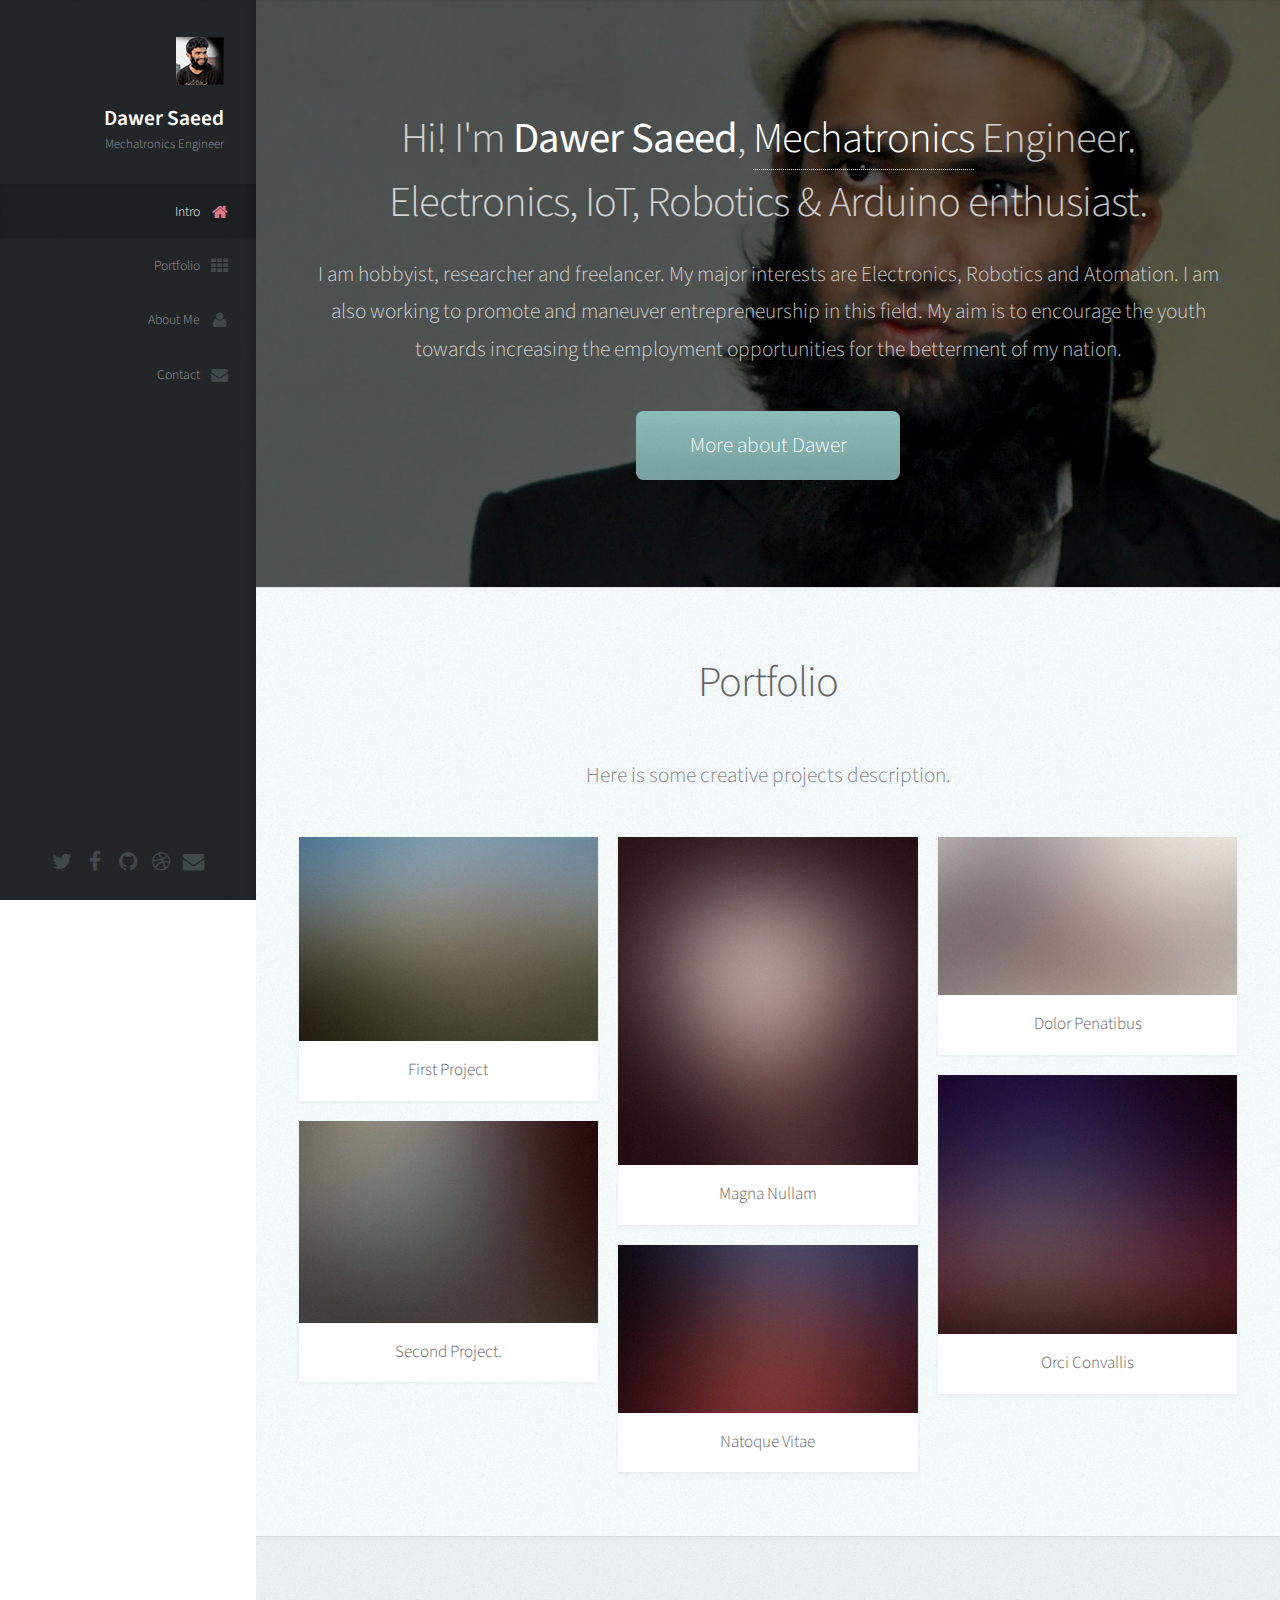
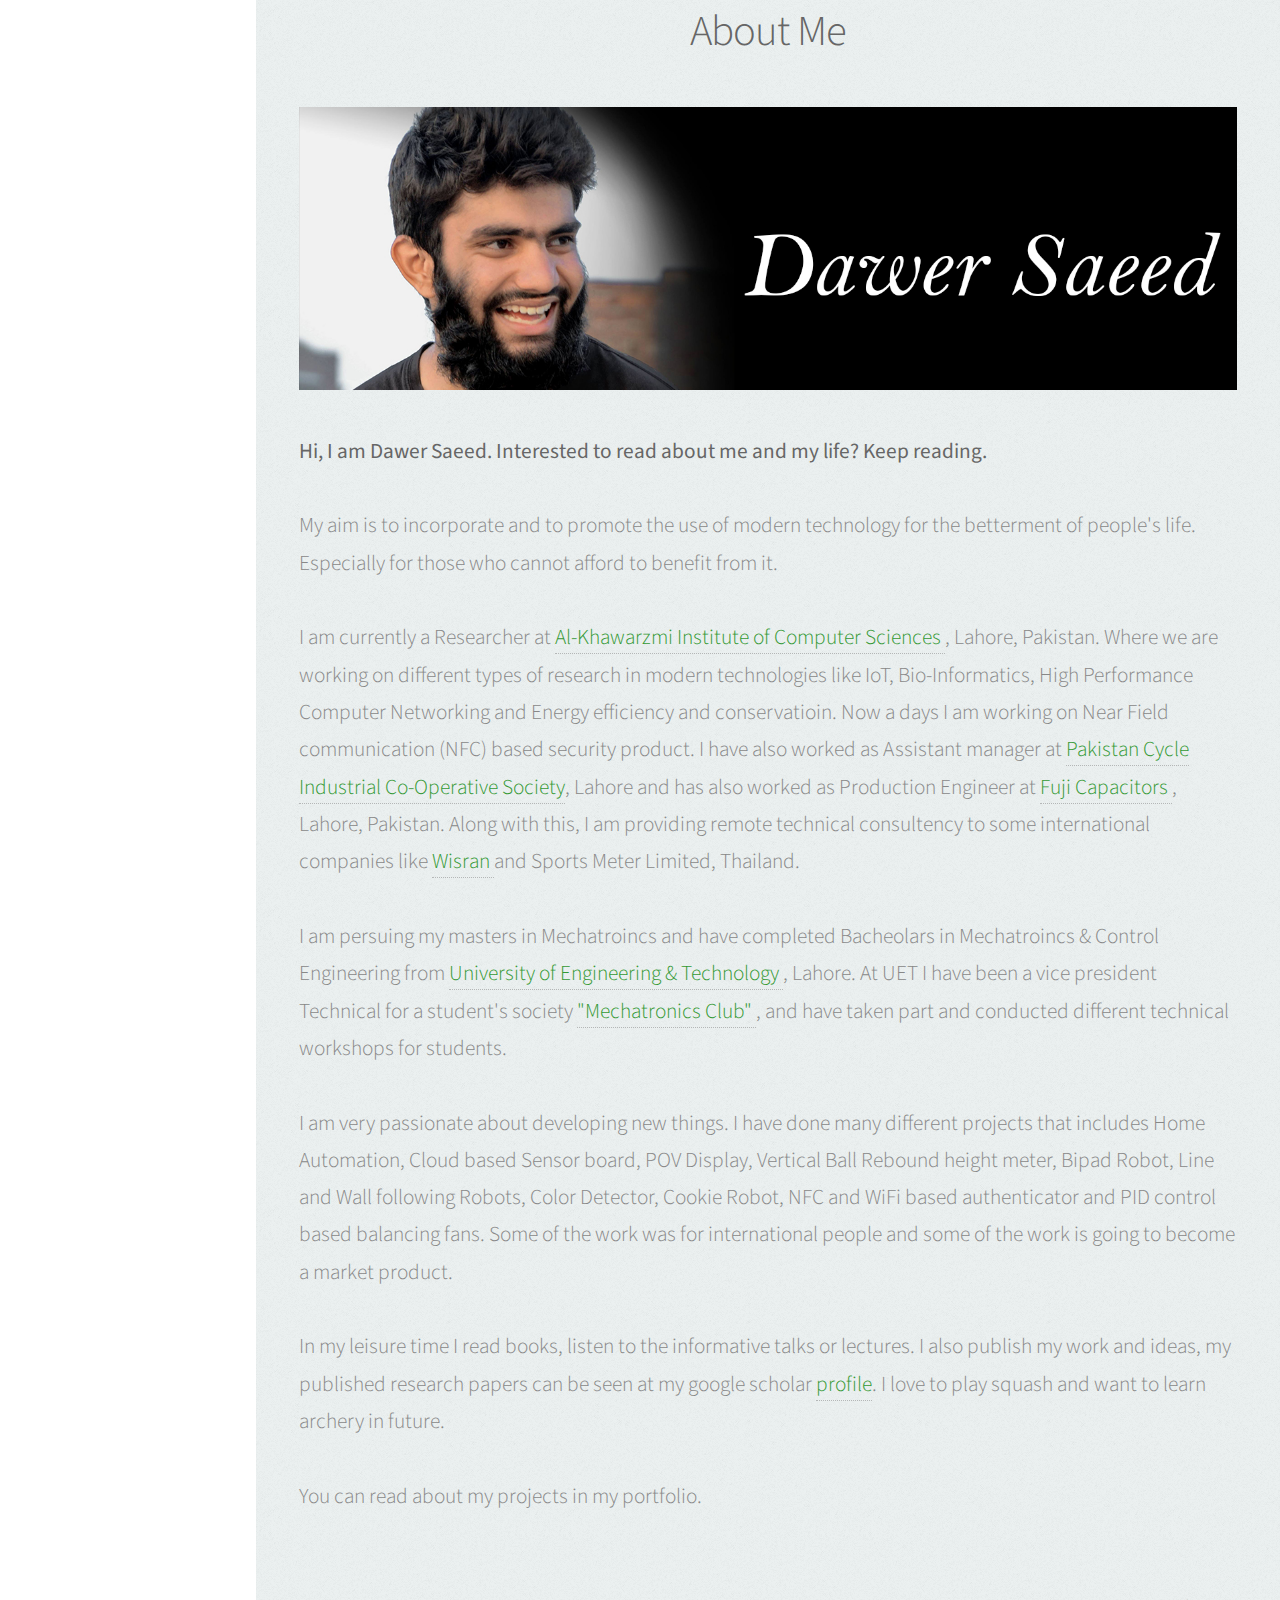
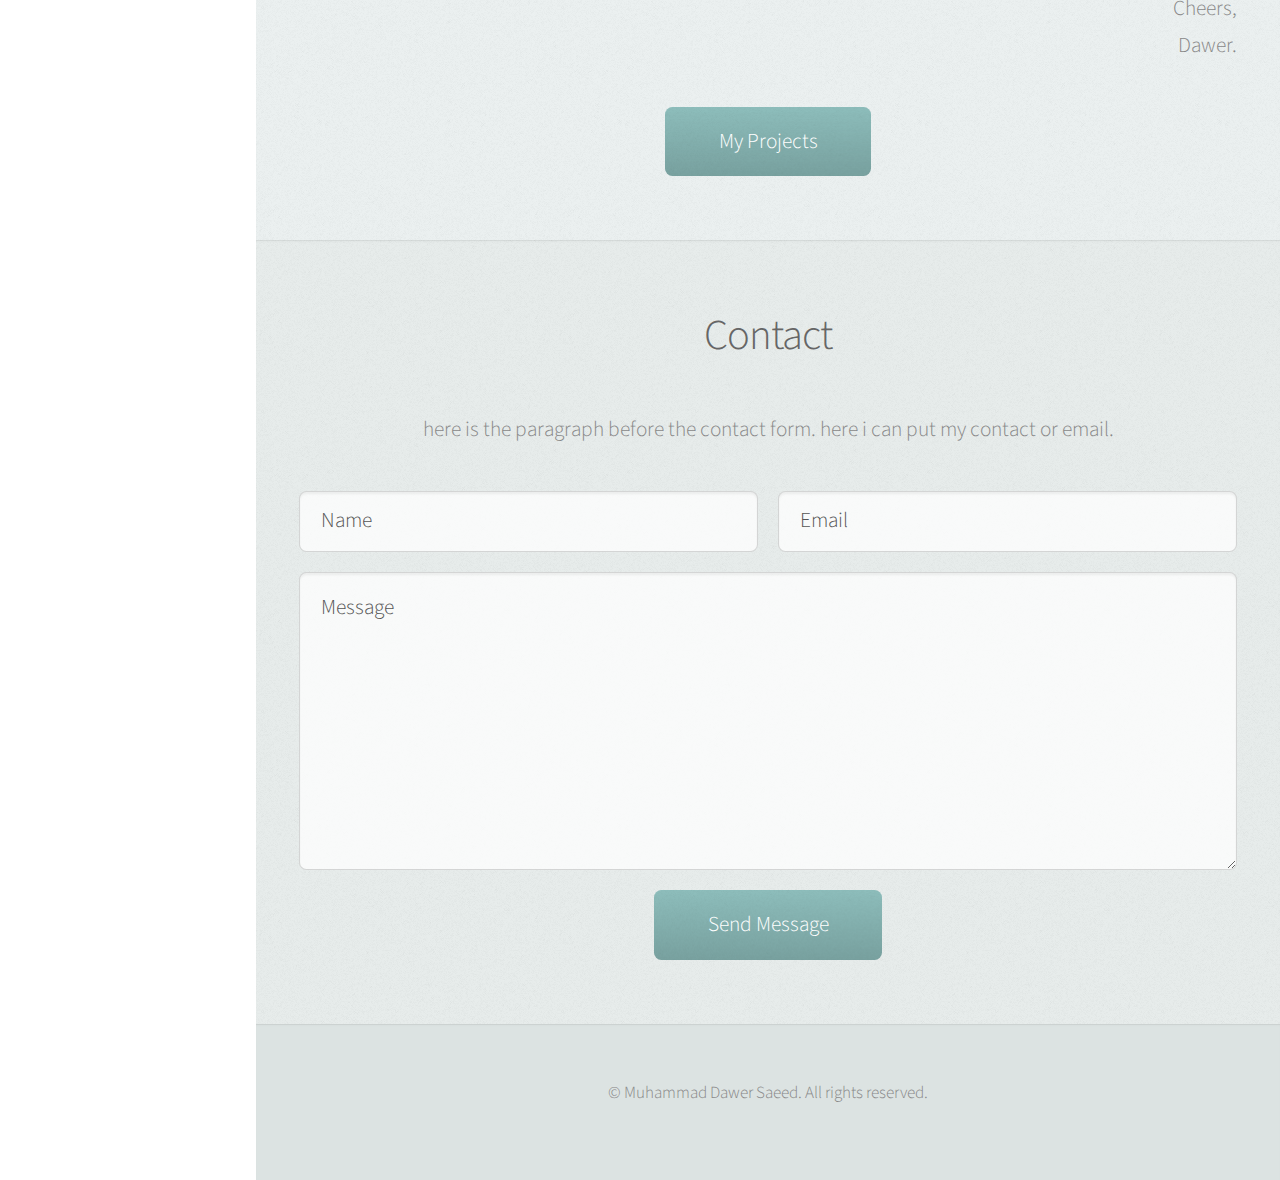
==== index2.html @ 4ed3a0b7 "few more changes untracked before sleeping" ====
<!DOCTYPE HTML>
<!--
	Muhammad Dawer Saeed
-->
<html>
	<head>
		<title>M. Dawer Saeed</title>
		<meta charset="utf-8" />
		<meta name="viewport" content="width=device-width, initial-scale=1" />
		<!--[if lte IE 8]><script src="assets/js/ie/html5shiv.js"></script><![endif]-->
		<link rel="stylesheet" href="assets/css/main.css" />
		<!--[if lte IE 8]><link rel="stylesheet" href="assets/css/ie8.css" /><![endif]-->
		<!--[if lte IE 9]><link rel="stylesheet" href="assets/css/ie9.css" /><![endif]-->
	</head>
	<body>

		<!-- Header -->
			<div id="header">

				<div class="top">

					<!-- Logo -->
						<div id="logo">
							<span class="image avatar48"><img src="images/avatar.jpg" alt="" /></span>
							<h1 id="title">Dawer Saeed</h1>
							<p>Mechatronics Engineer</p>
						</div>

					<!-- Nav -->
						<nav id="nav">
							<!--

								Prologue's nav expects links in one of two formats:

								1. Hash link (scrolls to a different section within the page)

								   <li><a href="#foobar" id="foobar-link" class="icon fa-whatever-icon-you-want skel-layers-ignoreHref"><span class="label">Foobar</span></a></li>

								2. Standard link (sends the user to another page/site)

								   <li><a href="http://foobar.tld" id="foobar-link" class="icon fa-whatever-icon-you-want"><span class="label">Foobar</span></a></li>

							-->
							<ul>
								<li><a href="#top" id="top-link" class="skel-layers-ignoreHref"><span class="icon fa-home">Intro</span></a></li>
								<li><a href="#portfolio" id="portfolio-link" class="skel-layers-ignoreHref"><span class="icon fa-th">Portfolio</span></a></li>
								<li><a href="#about" id="about-link" class="skel-layers-ignoreHref"><span class="icon fa-user">About Me</span></a></li>
								<li><a href="#contact" id="contact-link" class="skel-layers-ignoreHref"><span class="icon fa-envelope">Contact</span></a></li>
							</ul>
						</nav>

				</div>

				<div class="bottom">

					<!-- Social Icons -->
						<ul class="icons">
							<li><a href="#" class="icon fa-twitter"><span class="label">Twitter</span></a></li>
							<li><a href="#" class="icon fa-facebook"><span class="label">Facebook</span></a></li>
							<li><a href="https://github.com/dexter0us" class="icon fa-github" target="_blank"><span class="label">Github</span></a></li>
							<li><a href="#" class="icon fa-dribbble"><span class="label">Dribbble</span></a></li>
							<li><a href="#" class="icon fa-envelope"><span class="label">Email</span></a></li>
						</ul>

				</div>

			</div>

		<!-- Main -->
			<div id="main">

				<!-- Intro -->
					<section id="top" class="one dark cover">
						<div class="container">

							<header>
								<h2 class="alt">Hi! I'm <strong>Dawer Saeed</strong>, <a href="http://tinyurl.com/h785lel" target="_blank">Mechatronics</a> Engineer.<br/>
								Electronics, IoT, Robotics &amp; Arduino enthusiast.</h2>
								<p>I am hobbyist, researcher and freelancer.
								My major interests are Electronics, Robotics and Atomation. I am also working to promote and maneuver entrepreneurship in this field. My aim is to encourage the youth towards increasing the employment opportunities for the betterment of my nation.
								</p>
							</header>

							<footer>
								<a href="#about" class="button scrolly">More about Dawer</a>
							</footer>

						</div>
					</section>

				<!-- Portfolio -->
					<section id="portfolio" class="two">
						<div class="container">

							<header>
								<h2>Portfolio</h2>
							</header>

							<p>Here is some creative projects description.</p>

							<div class="row">
								<div class="4u 12u$(mobile)">
									<article class="item">
										<a href="#" class="image fit"><img src="images/pic02.jpg" alt="" /></a>
										<header>
											<h3>First Project</h3>
										</header>
									</article>
									<article class="item">
										<a href="#" class="image fit"><img src="images/pic03.jpg" alt="" /></a>
										<header>
											<h3>Second Project.</h3>
										</header>
									</article>
								</div>
								<div class="4u 12u$(mobile)">
									<article class="item">
										<a href="#" class="image fit"><img src="images/pic04.jpg" alt="" /></a>
										<header>
											<h3>Magna Nullam</h3>
										</header>
									</article>
									<article class="item">
										<a href="#" class="image fit"><img src="images/pic05.jpg" alt="" /></a>
										<header>
											<h3>Natoque Vitae</h3>
										</header>
									</article>
								</div>
								<div class="4u$ 12u$(mobile)">
									<article class="item">
										<a href="#" class="image fit"><img src="images/pic06.jpg" alt="" /></a>
										<header>
											<h3>Dolor Penatibus</h3>
										</header>
									</article>
									<article class="item">
										<a href="#" class="image fit"><img src="images/pic07.jpg" alt="" /></a>
										<header>
											<h3>Orci Convallis</h3>
										</header>
									</article>
								</div>
							</div>

						</div>
					</section>

				<!-- About Me -->
					<section id="about" class="three">
						<div class="container">

							<header>
								<h2>About Me</h2>
							</header>

							<a href="#" class="image featured"><img src="images/pic08.jpg" alt="" /></a>
							<p><div align="left">
							<b>Hi, I am Dawer Saeed. Interested to read about me and my life? Keep reading.</b><br/><br/>

							My aim is to incorporate and to promote the use of modern technology for the betterment of people's life. Especially for those who cannot afford to benefit from it.<br/><br/>

							I am currently a Researcher at <a href="http://www.kics.edu.pk/staff/dawer.saeed" target="_blank"> Al-Khawarzmi Institute of Computer Sciences </a>, Lahore, Pakistan. Where we are working on different types of research in modern technologies like IoT, Bio-Informatics, High Performance Computer Networking and Energy efficiency and conservatioin. Now a days I am working on Near Field communication (NFC) based security product. I have also worked as Assistant manager at <a href="http://www.sohrab-cycles.com/" target="_blank"> Pakistan Cycle Industrial Co-Operative Society</a>, Lahore and has also worked as Production Engineer at <a href="http://www.fujicap.com" target="_blank"> Fuji Capacitors </a>, Lahore, Pakistan. Along with this, I am providing remote technical consultency to some international companies like <a href="https://angel.co/wisran" target="_blank">Wisran </a> and Sports Meter Limited, Thailand.<br/><br/>

							I am persuing my masters in Mechatroincs and have completed Bacheolars in Mechatroincs &amp; Control Engineering from <a href="http://uet.edu.pk/" target="_blank"> University of Engineering &amp; Technology </a>, Lahore. At UET I have been a vice president Technical for a student's society <a href="https://www.facebook.com/Mechatronicsclub10/" target="_blank"> "Mechatronics Club" </a>, and have taken part and conducted different technical workshops for students.<br/><br/>

							I am very passionate about developing new things. I have done many different projects that includes Home Automation, Cloud based Sensor board, POV Display, Vertical Ball Rebound height meter, Bipad Robot, Line and Wall following Robots, Color Detector, Cookie Robot, NFC and WiFi based authenticator and PID control based balancing fans. Some of the work was for international people and some of the work is going to become a market product.<br/><br/>

							In my leisure time I read books, listen to the informative talks or lectures. I also publish my work and ideas, my published research papers can be seen at my google scholar <a href="http://tinyurl.com/jooj4v4" target="_blank"> profile</a>. I love to play squash and want to learn archery in future.<br/><br/>

							You can read about my projects in my portfolio.<br/><br/><br/>

							</div><div align="right">
							Cheers,<br/>
							Dawer.
							</div></p>

							<footer>
								<a href="#portfolio" class="button scrolly">My Projects</a>
							</footer>

						</div>
					</section>
				<!-- Contact -->
					<section id="contact" class="four">
						<div class="container">

							<header>
								<h2>Contact</h2>
							</header>

							<p>here is the paragraph before the contact form. here i can put my contact or email.</p>

							<form method="post" action="#">
								<div class="row">
									<div class="6u 12u$(mobile)"><input type="text" name="name" placeholder="Name" /></div>
									<div class="6u$ 12u$(mobile)"><input type="text" name="email" placeholder="Email" /></div>
									<div class="12u$">
										<textarea name="message" placeholder="Message"></textarea>
									</div>
									<div class="12u$">
										<input type="submit" value="Send Message" />
									</div>
								</div>
							</form>

						</div>
					</section>

			</div>

		<!-- Footer -->
			<div id="footer">

				<!-- Copyright -->
					<ul class="copyright">
						<li>&copy; Muhammad Dawer Saeed. All rights reserved.</li>
					</ul>

			</div>

		<!-- Scripts -->
			<script src="assets/js/jquery.min.js"></script>
			<script src="assets/js/jquery.scrolly.min.js"></script>
			<script src="assets/js/jquery.scrollzer.min.js"></script>
			<script src="assets/js/skel.min.js"></script>
			<script src="assets/js/util.js"></script>
			<!--[if lte IE 8]><script src="assets/js/ie/respond.min.js"></script><![endif]-->
			<script src="assets/js/main.js"></script>

	</body>
</html>
---- assets/css/main.css ----
@import url("font-awesome.min.css");
@import url("http://fonts.googleapis.com/css?family=Source+Sans+Pro:300,300italic,400,600");

/*
	Prologue by HTML5 UP
	html5up.net | @n33co
	Free for personal and commercial use under the CCA 3.0 license (html5up.net/license)
*/

/* Reset */

	html, body, div, span, applet, object, iframe, h1, h2, h3, h4, h5, h6, p, blockquote, pre, a, abbr, acronym, address, big, cite, code, del, dfn, em, img, ins, kbd, q, s, samp, small, strike, strong, sub, sup, tt, var, b, u, i, center, dl, dt, dd, ol, ul, li, fieldset, form, label, legend, table, caption, tbody, tfoot, thead, tr, th, td, article, aside, canvas, details, embed, figure, figcaption, footer, header, hgroup, menu, nav, output, ruby, section, summary, time, mark, audio, video {
		margin: 0;
		padding: 0;
		border: 0;
		font-size: 100%;
		font: inherit;
		vertical-align: baseline;
	}

	article, aside, details, figcaption, figure, footer, header, hgroup, menu, nav, section {
		display: block;
	}

	body {
		line-height: 1;
	}

	ol, ul {
		list-style: none;
	}

	blockquote, q {
		quotes: none;
	}

	blockquote:before, blockquote:after, q:before, q:after {
		content: '';
		content: none;
	}

	table {
		border-collapse: collapse;
		border-spacing: 0;
	}

	body {
		-webkit-text-size-adjust: none;
	}

/* Box Model */

	*, *:before, *:after {
		-moz-box-sizing: border-box;
		-webkit-box-sizing: border-box;
		box-sizing: border-box;
	}

/* Containers */

	.container {
		margin-left: auto;
		margin-right: auto;
	}

	.container.\31 25\25 {
		width: 100%;
		max-width: 1750px;
		min-width: 1400px;
	}

	.container.\37 5\25 {
		width: 1050px;
	}

	.container.\35 0\25 {
		width: 700px;
	}

	.container.\32 5\25 {
		width: 350px;
	}

	.container {
		width: 1400px;
	}

	@media screen and (min-width: 961px) and (max-width: 1880px) {

		.container.\31 25\25 {
			width: 100%;
			max-width: 1500px;
			min-width: 1200px;
		}

		.container.\37 5\25 {
			width: 900px;
		}

		.container.\35 0\25 {
			width: 600px;
		}

		.container.\32 5\25 {
			width: 300px;
		}

		.container {
			width: 1200px;
		}

	}

	@media screen and (min-width: 961px) and (max-width: 1620px) {

		.container.\31 25\25 {
			width: 100%;
			max-width: 1200px;
			min-width: 960px;
		}

		.container.\37 5\25 {
			width: 720px;
		}

		.container.\35 0\25 {
			width: 480px;
		}

		.container.\32 5\25 {
			width: 240px;
		}

		.container {
			width: 960px;
		}

	}

	@media screen and (min-width: 961px) and (max-width: 1320px) {

		.container.\31 25\25 {
			width: 100%;
			max-width: 125%;
			min-width: 100%;
		}

		.container.\37 5\25 {
			width: 75%;
		}

		.container.\35 0\25 {
			width: 50%;
		}

		.container.\32 5\25 {
			width: 25%;
		}

		.container {
			width: 100%;
		}

	}

	@media screen and (max-width: 960px) {

		.container.\31 25\25 {
			width: 100%;
			max-width: 125%;
			min-width: 100%;
		}

		.container.\37 5\25 {
			width: 75%;
		}

		.container.\35 0\25 {
			width: 50%;
		}

		.container.\32 5\25 {
			width: 25%;
		}

		.container {
			width: 100%;
		}

	}

	@media screen and (max-width: 736px) {

		.container.\31 25\25 {
			width: 100%;
			max-width: 125%;
			min-width: 100%;
		}

		.container.\37 5\25 {
			width: 75%;
		}

		.container.\35 0\25 {
			width: 50%;
		}

		.container.\32 5\25 {
			width: 25%;
		}

		.container {
			width: 100% !important;
		}

	}

/* Grid */

	.row {
		border-bottom: solid 1px transparent;
		-moz-box-sizing: border-box;
		-webkit-box-sizing: border-box;
		box-sizing: border-box;
	}

	.row > * {
		float: left;
		-moz-box-sizing: border-box;
		-webkit-box-sizing: border-box;
		box-sizing: border-box;
	}

	.row:after, .row:before {
		content: '';
		display: block;
		clear: both;
		height: 0;
	}

	.row.uniform > * > :first-child {
		margin-top: 0;
	}

	.row.uniform > * > :last-child {
		margin-bottom: 0;
	}

	.row.\30 \25 > * {
		padding: 0px 0 0 0px;
	}

	.row.\30 \25 {
		margin: 0px 0 -1px 0px;
	}

	.row.uniform.\30 \25 > * {
		padding: 0px 0 0 0px;
	}

	.row.uniform.\30 \25 {
		margin: 0px 0 -1px 0px;
	}

	.row > * {
		padding: 40px 0 0 40px;
	}

	.row {
		margin: -40px 0 -1px -40px;
	}

	.row.uniform > * {
		padding: 40px 0 0 40px;
	}

	.row.uniform {
		margin: -40px 0 -1px -40px;
	}

	.row.\32 00\25 > * {
		padding: 80px 0 0 80px;
	}

	.row.\32 00\25 {
		margin: -80px 0 -1px -80px;
	}

	.row.uniform.\32 00\25 > * {
		padding: 80px 0 0 80px;
	}

	.row.uniform.\32 00\25 {
		margin: -80px 0 -1px -80px;
	}

	.row.\31 50\25 > * {
		padding: 60px 0 0 60px;
	}

	.row.\31 50\25 {
		margin: -60px 0 -1px -60px;
	}

	.row.uniform.\31 50\25 > * {
		padding: 60px 0 0 60px;
	}

	.row.uniform.\31 50\25 {
		margin: -60px 0 -1px -60px;
	}

	.row.\35 0\25 > * {
		padding: 20px 0 0 20px;
	}

	.row.\35 0\25 {
		margin: -20px 0 -1px -20px;
	}

	.row.uniform.\35 0\25 > * {
		padding: 20px 0 0 20px;
	}

	.row.uniform.\35 0\25 {
		margin: -20px 0 -1px -20px;
	}

	.row.\32 5\25 > * {
		padding: 10px 0 0 10px;
	}

	.row.\32 5\25 {
		margin: -10px 0 -1px -10px;
	}

	.row.uniform.\32 5\25 > * {
		padding: 10px 0 0 10px;
	}

	.row.uniform.\32 5\25 {
		margin: -10px 0 -1px -10px;
	}

	.\31 2u, .\31 2u\24 {
		width: 100%;
		clear: none;
		margin-left: 0;
	}

	.\31 1u, .\31 1u\24 {
		width: 91.6666666667%;
		clear: none;
		margin-left: 0;
	}

	.\31 0u, .\31 0u\24 {
		width: 83.3333333333%;
		clear: none;
		margin-left: 0;
	}

	.\39 u, .\39 u\24 {
		width: 75%;
		clear: none;
		margin-left: 0;
	}

	.\38 u, .\38 u\24 {
		width: 66.6666666667%;
		clear: none;
		margin-left: 0;
	}

	.\37 u, .\37 u\24 {
		width: 58.3333333333%;
		clear: none;
		margin-left: 0;
	}

	.\36 u, .\36 u\24 {
		width: 50%;
		clear: none;
		margin-left: 0;
	}

	.\35 u, .\35 u\24 {
		width: 41.6666666667%;
		clear: none;
		margin-left: 0;
	}

	.\34 u, .\34 u\24 {
		width: 33.3333333333%;
		clear: none;
		margin-left: 0;
	}

	.\33 u, .\33 u\24 {
		width: 25%;
		clear: none;
		margin-left: 0;
	}

	.\32 u, .\32 u\24 {
		width: 16.6666666667%;
		clear: none;
		margin-left: 0;
	}

	.\31 u, .\31 u\24 {
		width: 8.3333333333%;
		clear: none;
		margin-left: 0;
	}

	.\31 2u\24 + *,
	.\31 1u\24 + *,
	.\31 0u\24 + *,
	.\39 u\24 + *,
	.\38 u\24 + *,
	.\37 u\24 + *,
	.\36 u\24 + *,
	.\35 u\24 + *,
	.\34 u\24 + *,
	.\33 u\24 + *,
	.\32 u\24 + *,
	.\31 u\24 + * {
		clear: left;
	}

	.\-11u {
		margin-left: 91.66667%;
	}

	.\-10u {
		margin-left: 83.33333%;
	}

	.\-9u {
		margin-left: 75%;
	}

	.\-8u {
		margin-left: 66.66667%;
	}

	.\-7u {
		margin-left: 58.33333%;
	}

	.\-6u {
		margin-left: 50%;
	}

	.\-5u {
		margin-left: 41.66667%;
	}

	.\-4u {
		margin-left: 33.33333%;
	}

	.\-3u {
		margin-left: 25%;
	}

	.\-2u {
		margin-left: 16.66667%;
	}

	.\-1u {
		margin-left: 8.33333%;
	}

	@media screen and (min-width: 961px) and (max-width: 1880px) {

		.row > * {
			padding: 40px 0 0 40px;
		}

		.row {
			margin: -40px 0 -1px -40px;
		}

		.row.uniform > * {
			padding: 40px 0 0 40px;
		}

		.row.uniform {
			margin: -40px 0 -1px -40px;
		}

		.row.\32 00\25 > * {
			padding: 80px 0 0 80px;
		}

		.row.\32 00\25 {
			margin: -80px 0 -1px -80px;
		}

		.row.uniform.\32 00\25 > * {
			padding: 80px 0 0 80px;
		}

		.row.uniform.\32 00\25 {
			margin: -80px 0 -1px -80px;
		}

		.row.\31 50\25 > * {
			padding: 60px 0 0 60px;
		}

		.row.\31 50\25 {
			margin: -60px 0 -1px -60px;
		}

		.row.uniform.\31 50\25 > * {
			padding: 60px 0 0 60px;
		}

		.row.uniform.\31 50\25 {
			margin: -60px 0 -1px -60px;
		}

		.row.\35 0\25 > * {
			padding: 20px 0 0 20px;
		}

		.row.\35 0\25 {
			margin: -20px 0 -1px -20px;
		}

		.row.uniform.\35 0\25 > * {
			padding: 20px 0 0 20px;
		}

		.row.uniform.\35 0\25 {
			margin: -20px 0 -1px -20px;
		}

		.row.\32 5\25 > * {
			padding: 10px 0 0 10px;
		}

		.row.\32 5\25 {
			margin: -10px 0 -1px -10px;
		}

		.row.uniform.\32 5\25 > * {
			padding: 10px 0 0 10px;
		}

		.row.uniform.\32 5\25 {
			margin: -10px 0 -1px -10px;
		}

		.\31 2u\28wide\29, .\31 2u\24\28wide\29 {
			width: 100%;
			clear: none;
			margin-left: 0;
		}

		.\31 1u\28wide\29, .\31 1u\24\28wide\29 {
			width: 91.6666666667%;
			clear: none;
			margin-left: 0;
		}

		.\31 0u\28wide\29, .\31 0u\24\28wide\29 {
			width: 83.3333333333%;
			clear: none;
			margin-left: 0;
		}

		.\39 u\28wide\29, .\39 u\24\28wide\29 {
			width: 75%;
			clear: none;
			margin-left: 0;
		}

		.\38 u\28wide\29, .\38 u\24\28wide\29 {
			width: 66.6666666667%;
			clear: none;
			margin-left: 0;
		}

		.\37 u\28wide\29, .\37 u\24\28wide\29 {
			width: 58.3333333333%;
			clear: none;
			margin-left: 0;
		}

		.\36 u\28wide\29, .\36 u\24\28wide\29 {
			width: 50%;
			clear: none;
			margin-left: 0;
		}

		.\35 u\28wide\29, .\35 u\24\28wide\29 {
			width: 41.6666666667%;
			clear: none;
			margin-left: 0;
		}

		.\34 u\28wide\29, .\34 u\24\28wide\29 {
			width: 33.3333333333%;
			clear: none;
			margin-left: 0;
		}

		.\33 u\28wide\29, .\33 u\24\28wide\29 {
			width: 25%;
			clear: none;
			margin-left: 0;
		}

		.\32 u\28wide\29, .\32 u\24\28wide\29 {
			width: 16.6666666667%;
			clear: none;
			margin-left: 0;
		}

		.\31 u\28wide\29, .\31 u\24\28wide\29 {
			width: 8.3333333333%;
			clear: none;
			margin-left: 0;
		}

		.\31 2u\24\28wide\29 + *,
		.\31 1u\24\28wide\29 + *,
		.\31 0u\24\28wide\29 + *,
		.\39 u\24\28wide\29 + *,
		.\38 u\24\28wide\29 + *,
		.\37 u\24\28wide\29 + *,
		.\36 u\24\28wide\29 + *,
		.\35 u\24\28wide\29 + *,
		.\34 u\24\28wide\29 + *,
		.\33 u\24\28wide\29 + *,
		.\32 u\24\28wide\29 + *,
		.\31 u\24\28wide\29 + * {
			clear: left;
		}

		.\-11u\28wide\29 {
			margin-left: 91.66667%;
		}

		.\-10u\28wide\29 {
			margin-left: 83.33333%;
		}

		.\-9u\28wide\29 {
			margin-left: 75%;
		}

		.\-8u\28wide\29 {
			margin-left: 66.66667%;
		}

		.\-7u\28wide\29 {
			margin-left: 58.33333%;
		}

		.\-6u\28wide\29 {
			margin-left: 50%;
		}

		.\-5u\28wide\29 {
			margin-left: 41.66667%;
		}

		.\-4u\28wide\29 {
			margin-left: 33.33333%;
		}

		.\-3u\28wide\29 {
			margin-left: 25%;
		}

		.\-2u\28wide\29 {
			margin-left: 16.66667%;
		}

		.\-1u\28wide\29 {
			margin-left: 8.33333%;
		}

	}

	@media screen and (min-width: 961px) and (max-width: 1620px) {

		.row > * {
			padding: 40px 0 0 40px;
		}

		.row {
			margin: -40px 0 -1px -40px;
		}

		.row.uniform > * {
			padding: 40px 0 0 40px;
		}

		.row.uniform {
			margin: -40px 0 -1px -40px;
		}

		.row.\32 00\25 > * {
			padding: 80px 0 0 80px;
		}

		.row.\32 00\25 {
			margin: -80px 0 -1px -80px;
		}

		.row.uniform.\32 00\25 > * {
			padding: 80px 0 0 80px;
		}

		.row.uniform.\32 00\25 {
			margin: -80px 0 -1px -80px;
		}

		.row.\31 50\25 > * {
			padding: 60px 0 0 60px;
		}

		.row.\31 50\25 {
			margin: -60px 0 -1px -60px;
		}

		.row.uniform.\31 50\25 > * {
			padding: 60px 0 0 60px;
		}

		.row.uniform.\31 50\25 {
			margin: -60px 0 -1px -60px;
		}

		.row.\35 0\25 > * {
			padding: 20px 0 0 20px;
		}

		.row.\35 0\25 {
			margin: -20px 0 -1px -20px;
		}

		.row.uniform.\35 0\25 > * {
			padding: 20px 0 0 20px;
		}

		.row.uniform.\35 0\25 {
			margin: -20px 0 -1px -20px;
		}

		.row.\32 5\25 > * {
			padding: 10px 0 0 10px;
		}

		.row.\32 5\25 {
			margin: -10px 0 -1px -10px;
		}

		.row.uniform.\32 5\25 > * {
			padding: 10px 0 0 10px;
		}

		.row.uniform.\32 5\25 {
			margin: -10px 0 -1px -10px;
		}

		.\31 2u\28normal\29, .\31 2u\24\28normal\29 {
			width: 100%;
			clear: none;
			margin-left: 0;
		}

		.\31 1u\28normal\29, .\31 1u\24\28normal\29 {
			width: 91.6666666667%;
			clear: none;
			margin-left: 0;
		}

		.\31 0u\28normal\29, .\31 0u\24\28normal\29 {
			width: 83.3333333333%;
			clear: none;
			margin-left: 0;
		}

		.\39 u\28normal\29, .\39 u\24\28normal\29 {
			width: 75%;
			clear: none;
			margin-left: 0;
		}

		.\38 u\28normal\29, .\38 u\24\28normal\29 {
			width: 66.6666666667%;
			clear: none;
			margin-left: 0;
		}

		.\37 u\28normal\29, .\37 u\24\28normal\29 {
			width: 58.3333333333%;
			clear: none;
			margin-left: 0;
		}

		.\36 u\28normal\29, .\36 u\24\28normal\29 {
			width: 50%;
			clear: none;
			margin-left: 0;
		}

		.\35 u\28normal\29, .\35 u\24\28normal\29 {
			width: 41.6666666667%;
			clear: none;
			margin-left: 0;
		}

		.\34 u\28normal\29, .\34 u\24\28normal\29 {
			width: 33.3333333333%;
			clear: none;
			margin-left: 0;
		}

		.\33 u\28normal\29, .\33 u\24\28normal\29 {
			width: 25%;
			clear: none;
			margin-left: 0;
		}

		.\32 u\28normal\29, .\32 u\24\28normal\29 {
			width: 16.6666666667%;
			clear: none;
			margin-left: 0;
		}

		.\31 u\28normal\29, .\31 u\24\28normal\29 {
			width: 8.3333333333%;
			clear: none;
			margin-left: 0;
		}

		.\31 2u\24\28normal\29 + *,
		.\31 1u\24\28normal\29 + *,
		.\31 0u\24\28normal\29 + *,
		.\39 u\24\28normal\29 + *,
		.\38 u\24\28normal\29 + *,
		.\37 u\24\28normal\29 + *,
		.\36 u\24\28normal\29 + *,
		.\35 u\24\28normal\29 + *,
		.\34 u\24\28normal\29 + *,
		.\33 u\24\28normal\29 + *,
		.\32 u\24\28normal\29 + *,
		.\31 u\24\28normal\29 + * {
			clear: left;
		}

		.\-11u\28normal\29 {
			margin-left: 91.66667%;
		}

		.\-10u\28normal\29 {
			margin-left: 83.33333%;
		}

		.\-9u\28normal\29 {
			margin-left: 75%;
		}

		.\-8u\28normal\29 {
			margin-left: 66.66667%;
		}

		.\-7u\28normal\29 {
			margin-left: 58.33333%;
		}

		.\-6u\28normal\29 {
			margin-left: 50%;
		}

		.\-5u\28normal\29 {
			margin-left: 41.66667%;
		}

		.\-4u\28normal\29 {
			margin-left: 33.33333%;
		}

		.\-3u\28normal\29 {
			margin-left: 25%;
		}

		.\-2u\28normal\29 {
			margin-left: 16.66667%;
		}

		.\-1u\28normal\29 {
			margin-left: 8.33333%;
		}

	}

	@media screen and (min-width: 961px) and (max-width: 1320px) {

		.row > * {
			padding: 20px 0 0 20px;
		}

		.row {
			margin: -20px 0 -1px -20px;
		}

		.row.uniform > * {
			padding: 20px 0 0 20px;
		}

		.row.uniform {
			margin: -20px 0 -1px -20px;
		}

		.row.\32 00\25 > * {
			padding: 40px 0 0 40px;
		}

		.row.\32 00\25 {
			margin: -40px 0 -1px -40px;
		}

		.row.uniform.\32 00\25 > * {
			padding: 40px 0 0 40px;
		}

		.row.uniform.\32 00\25 {
			margin: -40px 0 -1px -40px;
		}

		.row.\31 50\25 > * {
			padding: 30px 0 0 30px;
		}

		.row.\31 50\25 {
			margin: -30px 0 -1px -30px;
		}

		.row.uniform.\31 50\25 > * {
			padding: 30px 0 0 30px;
		}

		.row.uniform.\31 50\25 {
			margin: -30px 0 -1px -30px;
		}

		.row.\35 0\25 > * {
			padding: 10px 0 0 10px;
		}

		.row.\35 0\25 {
			margin: -10px 0 -1px -10px;
		}

		.row.uniform.\35 0\25 > * {
			padding: 10px 0 0 10px;
		}

		.row.uniform.\35 0\25 {
			margin: -10px 0 -1px -10px;
		}

		.row.\32 5\25 > * {
			padding: 5px 0 0 5px;
		}

		.row.\32 5\25 {
			margin: -5px 0 -1px -5px;
		}

		.row.uniform.\32 5\25 > * {
			padding: 5px 0 0 5px;
		}

		.row.uniform.\32 5\25 {
			margin: -5px 0 -1px -5px;
		}

		.\31 2u\28narrow\29, .\31 2u\24\28narrow\29 {
			width: 100%;
			clear: none;
			margin-left: 0;
		}

		.\31 1u\28narrow\29, .\31 1u\24\28narrow\29 {
			width: 91.6666666667%;
			clear: none;
			margin-left: 0;
		}

		.\31 0u\28narrow\29, .\31 0u\24\28narrow\29 {
			width: 83.3333333333%;
			clear: none;
			margin-left: 0;
		}

		.\39 u\28narrow\29, .\39 u\24\28narrow\29 {
			width: 75%;
			clear: none;
			margin-left: 0;
		}

		.\38 u\28narrow\29, .\38 u\24\28narrow\29 {
			width: 66.6666666667%;
			clear: none;
			margin-left: 0;
		}

		.\37 u\28narrow\29, .\37 u\24\28narrow\29 {
			width: 58.3333333333%;
			clear: none;
			margin-left: 0;
		}

		.\36 u\28narrow\29, .\36 u\24\28narrow\29 {
			width: 50%;
			clear: none;
			margin-left: 0;
		}

		.\35 u\28narrow\29, .\35 u\24\28narrow\29 {
			width: 41.6666666667%;
			clear: none;
			margin-left: 0;
		}

		.\34 u\28narrow\29, .\34 u\24\28narrow\29 {
			width: 33.3333333333%;
			clear: none;
			margin-left: 0;
		}

		.\33 u\28narrow\29, .\33 u\24\28narrow\29 {
			width: 25%;
			clear: none;
			margin-left: 0;
		}

		.\32 u\28narrow\29, .\32 u\24\28narrow\29 {
			width: 16.6666666667%;
			clear: none;
			margin-left: 0;
		}

		.\31 u\28narrow\29, .\31 u\24\28narrow\29 {
			width: 8.3333333333%;
			clear: none;
			margin-left: 0;
		}

		.\31 2u\24\28narrow\29 + *,
		.\31 1u\24\28narrow\29 + *,
		.\31 0u\24\28narrow\29 + *,
		.\39 u\24\28narrow\29 + *,
		.\38 u\24\28narrow\29 + *,
		.\37 u\24\28narrow\29 + *,
		.\36 u\24\28narrow\29 + *,
		.\35 u\24\28narrow\29 + *,
		.\34 u\24\28narrow\29 + *,
		.\33 u\24\28narrow\29 + *,
		.\32 u\24\28narrow\29 + *,
		.\31 u\24\28narrow\29 + * {
			clear: left;
		}

		.\-11u\28narrow\29 {
			margin-left: 91.66667%;
		}

		.\-10u\28narrow\29 {
			margin-left: 83.33333%;
		}

		.\-9u\28narrow\29 {
			margin-left: 75%;
		}

		.\-8u\28narrow\29 {
			margin-left: 66.66667%;
		}

		.\-7u\28narrow\29 {
			margin-left: 58.33333%;
		}

		.\-6u\28narrow\29 {
			margin-left: 50%;
		}

		.\-5u\28narrow\29 {
			margin-left: 41.66667%;
		}

		.\-4u\28narrow\29 {
			margin-left: 33.33333%;
		}

		.\-3u\28narrow\29 {
			margin-left: 25%;
		}

		.\-2u\28narrow\29 {
			margin-left: 16.66667%;
		}

		.\-1u\28narrow\29 {
			margin-left: 8.33333%;
		}

	}

	@media screen and (max-width: 960px) {

		.row > * {
			padding: 20px 0 0 20px;
		}

		.row {
			margin: -20px 0 -1px -20px;
		}

		.row.uniform > * {
			padding: 20px 0 0 20px;
		}

		.row.uniform {
			margin: -20px 0 -1px -20px;
		}

		.row.\32 00\25 > * {
			padding: 40px 0 0 40px;
		}

		.row.\32 00\25 {
			margin: -40px 0 -1px -40px;
		}

		.row.uniform.\32 00\25 > * {
			padding: 40px 0 0 40px;
		}

		.row.uniform.\32 00\25 {
			margin: -40px 0 -1px -40px;
		}

		.row.\31 50\25 > * {
			padding: 30px 0 0 30px;
		}

		.row.\31 50\25 {
			margin: -30px 0 -1px -30px;
		}

		.row.uniform.\31 50\25 > * {
			padding: 30px 0 0 30px;
		}

		.row.uniform.\31 50\25 {
			margin: -30px 0 -1px -30px;
		}

		.row.\35 0\25 > * {
			padding: 10px 0 0 10px;
		}

		.row.\35 0\25 {
			margin: -10px 0 -1px -10px;
		}

		.row.uniform.\35 0\25 > * {
			padding: 10px 0 0 10px;
		}

		.row.uniform.\35 0\25 {
			margin: -10px 0 -1px -10px;
		}

		.row.\32 5\25 > * {
			padding: 5px 0 0 5px;
		}

		.row.\32 5\25 {
			margin: -5px 0 -1px -5px;
		}

		.row.uniform.\32 5\25 > * {
			padding: 5px 0 0 5px;
		}

		.row.uniform.\32 5\25 {
			margin: -5px 0 -1px -5px;
		}

		.\31 2u\28narrower\29, .\31 2u\24\28narrower\29 {
			width: 100%;
			clear: none;
			margin-left: 0;
		}

		.\31 1u\28narrower\29, .\31 1u\24\28narrower\29 {
			width: 91.6666666667%;
			clear: none;
			margin-left: 0;
		}

		.\31 0u\28narrower\29, .\31 0u\24\28narrower\29 {
			width: 83.3333333333%;
			clear: none;
			margin-left: 0;
		}

		.\39 u\28narrower\29, .\39 u\24\28narrower\29 {
			width: 75%;
			clear: none;
			margin-left: 0;
		}

		.\38 u\28narrower\29, .\38 u\24\28narrower\29 {
			width: 66.6666666667%;
			clear: none;
			margin-left: 0;
		}

		.\37 u\28narrower\29, .\37 u\24\28narrower\29 {
			width: 58.3333333333%;
			clear: none;
			margin-left: 0;
		}

		.\36 u\28narrower\29, .\36 u\24\28narrower\29 {
			width: 50%;
			clear: none;
			margin-left: 0;
		}

		.\35 u\28narrower\29, .\35 u\24\28narrower\29 {
			width: 41.6666666667%;
			clear: none;
			margin-left: 0;
		}

		.\34 u\28narrower\29, .\34 u\24\28narrower\29 {
			width: 33.3333333333%;
			clear: none;
			margin-left: 0;
		}

		.\33 u\28narrower\29, .\33 u\24\28narrower\29 {
			width: 25%;
			clear: none;
			margin-left: 0;
		}

		.\32 u\28narrower\29, .\32 u\24\28narrower\29 {
			width: 16.6666666667%;
			clear: none;
			margin-left: 0;
		}

		.\31 u\28narrower\29, .\31 u\24\28narrower\29 {
			width: 8.3333333333%;
			clear: none;
			margin-left: 0;
		}

		.\31 2u\24\28narrower\29 + *,
		.\31 1u\24\28narrower\29 + *,
		.\31 0u\24\28narrower\29 + *,
		.\39 u\24\28narrower\29 + *,
		.\38 u\24\28narrower\29 + *,
		.\37 u\24\28narrower\29 + *,
		.\36 u\24\28narrower\29 + *,
		.\35 u\24\28narrower\29 + *,
		.\34 u\24\28narrower\29 + *,
		.\33 u\24\28narrower\29 + *,
		.\32 u\24\28narrower\29 + *,
		.\31 u\24\28narrower\29 + * {
			clear: left;
		}

		.\-11u\28narrower\29 {
			margin-left: 91.66667%;
		}

		.\-10u\28narrower\29 {
			margin-left: 83.33333%;
		}

		.\-9u\28narrower\29 {
			margin-left: 75%;
		}

		.\-8u\28narrower\29 {
			margin-left: 66.66667%;
		}

		.\-7u\28narrower\29 {
			margin-left: 58.33333%;
		}

		.\-6u\28narrower\29 {
			margin-left: 50%;
		}

		.\-5u\28narrower\29 {
			margin-left: 41.66667%;
		}

		.\-4u\28narrower\29 {
			margin-left: 33.33333%;
		}

		.\-3u\28narrower\29 {
			margin-left: 25%;
		}

		.\-2u\28narrower\29 {
			margin-left: 16.66667%;
		}

		.\-1u\28narrower\29 {
			margin-left: 8.33333%;
		}

	}

	@media screen and (max-width: 736px) {

		.row > * {
			padding: 20px 0 0 20px;
		}

		.row {
			margin: -20px 0 -1px -20px;
		}

		.row.uniform > * {
			padding: 20px 0 0 20px;
		}

		.row.uniform {
			margin: -20px 0 -1px -20px;
		}

		.row.\32 00\25 > * {
			padding: 40px 0 0 40px;
		}

		.row.\32 00\25 {
			margin: -40px 0 -1px -40px;
		}

		.row.uniform.\32 00\25 > * {
			padding: 40px 0 0 40px;
		}

		.row.uniform.\32 00\25 {
			margin: -40px 0 -1px -40px;
		}

		.row.\31 50\25 > * {
			padding: 30px 0 0 30px;
		}

		.row.\31 50\25 {
			margin: -30px 0 -1px -30px;
		}

		.row.uniform.\31 50\25 > * {
			padding: 30px 0 0 30px;
		}

		.row.uniform.\31 50\25 {
			margin: -30px 0 -1px -30px;
		}

		.row.\35 0\25 > * {
			padding: 10px 0 0 10px;
		}

		.row.\35 0\25 {
			margin: -10px 0 -1px -10px;
		}

		.row.uniform.\35 0\25 > * {
			padding: 10px 0 0 10px;
		}

		.row.uniform.\35 0\25 {
			margin: -10px 0 -1px -10px;
		}

		.row.\32 5\25 > * {
			padding: 5px 0 0 5px;
		}

		.row.\32 5\25 {
			margin: -5px 0 -1px -5px;
		}

		.row.uniform.\32 5\25 > * {
			padding: 5px 0 0 5px;
		}

		.row.uniform.\32 5\25 {
			margin: -5px 0 -1px -5px;
		}

		.\31 2u\28mobile\29, .\31 2u\24\28mobile\29 {
			width: 100%;
			clear: none;
			margin-left: 0;
		}

		.\31 1u\28mobile\29, .\31 1u\24\28mobile\29 {
			width: 91.6666666667%;
			clear: none;
			margin-left: 0;
		}

		.\31 0u\28mobile\29, .\31 0u\24\28mobile\29 {
			width: 83.3333333333%;
			clear: none;
			margin-left: 0;
		}

		.\39 u\28mobile\29, .\39 u\24\28mobile\29 {
			width: 75%;
			clear: none;
			margin-left: 0;
		}

		.\38 u\28mobile\29, .\38 u\24\28mobile\29 {
			width: 66.6666666667%;
			clear: none;
			margin-left: 0;
		}

		.\37 u\28mobile\29, .\37 u\24\28mobile\29 {
			width: 58.3333333333%;
			clear: none;
			margin-left: 0;
		}

		.\36 u\28mobile\29, .\36 u\24\28mobile\29 {
			width: 50%;
			clear: none;
			margin-left: 0;
		}

		.\35 u\28mobile\29, .\35 u\24\28mobile\29 {
			width: 41.6666666667%;
			clear: none;
			margin-left: 0;
		}

		.\34 u\28mobile\29, .\34 u\24\28mobile\29 {
			width: 33.3333333333%;
			clear: none;
			margin-left: 0;
		}

		.\33 u\28mobile\29, .\33 u\24\28mobile\29 {
			width: 25%;
			clear: none;
			margin-left: 0;
		}

		.\32 u\28mobile\29, .\32 u\24\28mobile\29 {
			width: 16.6666666667%;
			clear: none;
			margin-left: 0;
		}

		.\31 u\28mobile\29, .\31 u\24\28mobile\29 {
			width: 8.3333333333%;
			clear: none;
			margin-left: 0;
		}

		.\31 2u\24\28mobile\29 + *,
		.\31 1u\24\28mobile\29 + *,
		.\31 0u\24\28mobile\29 + *,
		.\39 u\24\28mobile\29 + *,
		.\38 u\24\28mobile\29 + *,
		.\37 u\24\28mobile\29 + *,
		.\36 u\24\28mobile\29 + *,
		.\35 u\24\28mobile\29 + *,
		.\34 u\24\28mobile\29 + *,
		.\33 u\24\28mobile\29 + *,
		.\32 u\24\28mobile\29 + *,
		.\31 u\24\28mobile\29 + * {
			clear: left;
		}

		.\-11u\28mobile\29 {
			margin-left: 91.66667%;
		}

		.\-10u\28mobile\29 {
			margin-left: 83.33333%;
		}

		.\-9u\28mobile\29 {
			margin-left: 75%;
		}

		.\-8u\28mobile\29 {
			margin-left: 66.66667%;
		}

		.\-7u\28mobile\29 {
			margin-left: 58.33333%;
		}

		.\-6u\28mobile\29 {
			margin-left: 50%;
		}

		.\-5u\28mobile\29 {
			margin-left: 41.66667%;
		}

		.\-4u\28mobile\29 {
			margin-left: 33.33333%;
		}

		.\-3u\28mobile\29 {
			margin-left: 25%;
		}

		.\-2u\28mobile\29 {
			margin-left: 16.66667%;
		}

		.\-1u\28mobile\29 {
			margin-left: 8.33333%;
		}

	}

/* Basic */

	body {
		background: #fff;
		font-family: 'Source Sans Pro', sans-serif;
		font-size: 19pt;
		font-weight: 300;
		line-height: 1.75em;
		color: #888;
	}

		body.is-loading * {
			-moz-transition: none !important;
			-webkit-transition: none !important;
			-ms-transition: none !important;
			transition: none !important;
			-moz-animation: none !important;
			-webkit-animation: none !important;
			-ms-animation: none !important;
			animation: none !important;
		}

	input, textarea, select {
		font-family: 'Source Sans Pro', sans-serif;
		font-size: 19pt;
		font-weight: 300;
		line-height: 1.75em;
		color: #888;
	}

	h1, h2, h3, h4, h5, h6 {
		font-weight: 300;
		color: #666;
		line-height: 1.5em;
	}

	h1 a, h2 a, h3 a, h4 a, h5 a, h6 a {
		color: inherit;
		text-decoration: none;
	}

		h1 a strong, h2 a strong, h3 a strong, h4 a strong, h5 a strong, h6 a strong {
			color: #333;
		}

	h2 {
		font-size: 2em;
		letter-spacing: -1px;
	}

		h2.alt {
			color: #888;
		}

			h2.alt strong {
				color: #666;
			}

	h3 {
		font-size: 1.5em;
	}

	header {
		margin: 0 0 2em 0;
	}

		header > p {
			margin: 1em 0 0 0;
		}

	footer {
		margin: 2em 0 0 0;
	}

	strong, b {
		font-weight: 400;
		color: #666;
	}

	em, i {
		font-style: italic;
	}

	a {
		text-decoration: none;
		color: #339933;
		border-bottom: dotted 1px rgba(128, 128, 128, 0.5);
		-moz-transition: color 0.35s ease-in-out, border-bottom-color 0.35s ease-in-out;
		-webkit-transition: color 0.35s ease-in-out, border-bottom-color 0.35s ease-in-out;
		-ms-transition: color 0.35s ease-in-out, border-bottom-color 0.35s ease-in-out;
		transition: color 0.35s ease-in-out, border-bottom-color 0.35s ease-in-out;
		outline: 0;
	}

		a:hover {
			color: #E27689;
			border-bottom-color: rgba(255, 255, 255, 0);
		}

	sub {
		position: relative;
		top: 0.5em;
		font-size: 0.8em;
	}

	sup {
		position: relative;
		top: -0.5em;
		font-size: 0.8em;
	}

	hr {
		border: 0;
		border-top: solid 1px #ddd;
	}

	blockquote {
		border-left: solid 0.5em #ddd;
		padding: 1em 0 1em 2em;
		font-style: italic;
	}

	p, ul, ol, dl, table {
		margin-bottom: 2em;
	}

	br.clear {
		clear: both;
	}

/* Sections/Article */

	section, article {
		margin-bottom: 3em;
	}

		section > :last-child,
		section > .container, section:last-child, article > :last-child,
		article > .container, article:last-child {
			margin-bottom: 0;
		}

		.row > section, .row > article {
			margin-bottom: 0;
		}

/* Image */

	.image {
		display: inline-block;
		border: 0;
	}

		.image img {
			display: block;
			width: 100%;
		}

		.image.avatar48 {
			width: 48px;
			height: 48px;
			background: #f00;
		}

			.image.avatar48 img {
				width: 48px;
				height: 48px;
			}

		.image.fit {
			display: block;
			width: 100%;
		}

		.image.featured {
			display: block;
			width: 100%;
			margin: 0 0 2em 0;
		}

		.image.left {
			float: left;
			margin: 0 2em 2em 0;
		}

		.image.centered {
			display: block;
			margin: 0 0 2em 0;
		}

			.image.centered img {
				margin: 0 auto;
				width: auto;
			}

/* List */

	ul.default {
		list-style: disc;
		padding-left: 1em;
	}

		ul.default li {
			padding-left: 0.5em;
		}

	ul.icons {
		cursor: default;
	}

		ul.icons li {
			display: inline-block;
		}

		ul.icons a {
			display: inline-block;
			width: 2em;
			height: 2em;
			line-height: 2em;
			text-align: center;
			border: 0;
		}

	ol.default {
		list-style: decimal;
		padding-left: 1.25em;
	}

		ol.default li {
			padding-left: 0.25em;
		}

/* Form */

	form label {
		display: block;
		text-align: left;
		margin-bottom: 0.5em;
	}

	form input[type="text"],
	form input[type="email"],
	form input[type="password"],
	form select,
	form textarea {
		position: relative;
		-webkit-appearance: none;
		display: block;
		border: 0;
		outline: 0;
		background: #fff;
		background: rgba(255, 255, 255, 0.75);
		width: 100%;
		border-radius: 0.35em;
		padding: 0.75em 1em 0.75em 1em;
		box-shadow: inset 0 0.1em 0.1em 0 rgba(0, 0, 0, 0.05);
		border: solid 1px rgba(0, 0, 0, 0.15);
		-moz-transition: all 0.35s ease-in-out;
		-webkit-transition: all 0.35s ease-in-out;
		-ms-transition: all 0.35s ease-in-out;
		transition: all 0.35s ease-in-out;
	}

		form input[type="text"]:focus,
		form input[type="email"]:focus,
		form input[type="password"]:focus,
		form select:focus,
		form textarea:focus {
			box-shadow: 0 0 2px 1px #8ebebc;
			background: #fff;
		}

	form input[type="text"],
	form input[type="email"],
	form input[type="password"],
	form select {
		line-height: 1.25em;
	}

	form textarea {
		min-height: 14em;
	}

	form .formerize-placeholder {
		color: #555 !important;
	}

	form ::-webkit-input-placeholder {
		color: #555 !important;
	}

	form :-moz-placeholder {
		color: #555 !important;
	}

	form ::-moz-placeholder {
		color: #555 !important;
	}

	form :-ms-input-placeholder {
		color: #555 !important;
	}

	form ::-moz-focus-inner {
		border: 0;
	}

/* Table */

	table {
		width: 100%;
	}

		table.default {
			width: 100%;
			text-align: left;
		}

			table.default tbody tr:nth-child(2n+2) {
				background: #f4f4f4;
			}

			table.default td {
				padding: 0.5em 1em 0.5em 1em;
			}

			table.default th {
				text-align: left;
				padding: 0.5em 1em 0.5em 1em;
				color: #fff;
				background: #222729 url("images/overlay.png");
			}

			table.default thead {
				background: #444;
				color: #fff;
			}

			table.default tfoot {
				background: #eee;
			}

/* Button */

	input[type="button"],
	input[type="submit"],
	input[type="reset"],
	button,
	.button {
		position: relative;
		display: inline-block;
		border-radius: 0.35em;
		color: #fff !important;
		text-decoration: none;
		padding: 0.75em 2.5em 0.75em 2.5em;
		background-color: #8ebebc;
		border: 0;
		cursor: pointer;
		background-image: -moz-linear-gradient(top, rgba(0, 0, 0, 0), rgba(0, 0, 0, 0.15)), url("images/overlay.png");
		background-image: -webkit-linear-gradient(top, rgba(0, 0, 0, 0), rgba(0, 0, 0, 0.15)), url("images/overlay.png");
		background-image: -ms-linear-gradient(top, rgba(0, 0, 0, 0), rgba(0, 0, 0, 0.15)), url("images/overlay.png");
		background-image: linear-gradient(top, rgba(0, 0, 0, 0), rgba(0, 0, 0, 0.15)), url("images/overlay.png");
		-moz-transition: background-color 0.35s ease-in-out;
		-webkit-transition: background-color 0.35s ease-in-out;
		-ms-transition: background-color 0.35s ease-in-out;
		transition: background-color 0.35s ease-in-out;
	}

		input[type="button"]:hover,
		input[type="submit"]:hover,
		input[type="reset"]:hover,
		button:hover,
		.button:hover {
			background-color: #9ececc;
		}

		input[type="button"]:active,
		input[type="submit"]:active,
		input[type="reset"]:active,
		button:active,
		.button:active {
			background-color: #7eaeac;
		}

/* Item */

	.item {
		box-shadow: 0 0.05em 0.15em 0 rgba(0, 0, 0, 0.05);
		margin-bottom: 40px;
	}

		.item header {
			background: #fff;
			margin: 0;
			padding: 1em 0 1em 0;
			font-size: 0.8em;
		}

			.item header h3 {
				font-size: 1em;
			}

/* Icons */

	.icon {
		text-decoration: none;
	}

		.icon:before {
			display: inline-block;
			font-family: FontAwesome;
			font-size: 1.25em;
			text-decoration: none;
			font-style: normal;
			font-weight: normal;
			line-height: 1;
			-webkit-font-smoothing: antialiased;
			-moz-osx-font-smoothing: grayscale;
		}

		.icon > .label {
			display: none;
		}

/* Header */

	#header {
		position: fixed;
		top: 0;
		left: 0;
		width: 375px;
		height: 100%;
		color: #fff;
		background: #222629 url("images/overlay.png");
		box-shadow: inset -0.25em 0 0.25em 0 rgba(0, 0, 0, 0.1);
		text-align: right;
	}

		#header .top {
			position: absolute;
			left: 0;
			top: 0;
			width: 100%;
		}

		#header .bottom {
			position: absolute;
			left: 0;
			bottom: 0;
			width: 100%;
		}

		#header .icons {
			font-size: 0.8em;
			margin: 0 0 1em 0;
			text-align: center;
		}

			#header .icons a {
				color: #41484c;
				-moz-transition: color 0.35s ease-in-out;
				-webkit-transition: color 0.35s ease-in-out;
				-ms-transition: color 0.35s ease-in-out;
				transition: color 0.35s ease-in-out;
			}

				#header .icons a:hover {
					color: #fff;
				}

	#logo {
		position: relative;
		margin: 1.75em 1.5em 1.5em 1.5em;
		min-height: 48px;
		cursor: default;
	}

		#logo h1 {
			position: relative;
			color: #fff;
			font-weight: 600;
			font-size: 1em;
			line-height: 1em;
		}

		#logo p {
			position: relative;
			display: block;
			font-size: 0.6em;
			color: rgba(255, 255, 255, 0.5);
			line-height: 1.25em;
			margin: 0.5em 0 0 0;
		}

		#logo .image {
			position: absolute;
			left: 0;
			top: 0;
		}

	#nav ul li a {
		display: block;
		padding: 0.5em 1.5em 0.5em 1.5em;
		color: rgba(255, 255, 255, 0.5);
		text-decoration: none;
		outline: 0;
		border: 0;
		-moz-transition: none;
		-webkit-transition: none;
		-ms-transition: none;
		transition: none;
	}

		#nav ul li a span {
			position: relative;
			display: block;
			font-size: 0.8em;
		}

			#nav ul li a span:before {
				position: absolute;
				left: 0;
				color: #41484c;
				text-align: center;
				width: 1.25em;
				line-height: 1.75em;
			}

		#nav ul li a.active {
			background: rgba(0, 0, 0, 0.15);
			box-shadow: inset 0 0 0.25em 0 rgba(0, 0, 0, 0.125);
			color: #fff;
		}

			#nav ul li a.active span:before {
				color: #e27689;
			}

/* Footer */

	#footer {
		margin-left: 375px;
		text-align: center;
		background-color: #dce3e2;
		padding: 3em 0 4em 0;
		box-shadow: inset 0 1px 0 0 rgba(0, 0, 0, 0.05), inset 0 0.1em 0.1em 0 rgba(0, 0, 0, 0.025);
		font-size: 0.8em;
	}

		#footer .copyright {
			cursor: default;
			margin: 0;
		}

			#footer .copyright li {
				display: inline-block;
				line-height: 1em;
				border-left: solid 1px rgba(128, 128, 128, 0.35);
				padding: 0 0 0 0.5em;
				margin: 0 0 0 0.5em;
			}

				#footer .copyright li:first-child {
					border-left: 0;
					padding-left: 0;
					margin-left: 0;
				}

/* Main */

	#main {
		margin-left: 375px;
	}

		#main > section {
			margin: 0;
			overflow: hidden;
			padding: 4em 0;
			box-shadow: inset 0 1px 0 0 rgba(0, 0, 0, 0.05), inset 0 0.1em 0.1em 0 rgba(0, 0, 0, 0.025);
			text-align: center;
			background-image: url("images/overlay.png");
		}

			#main > section.dark {
				color: #ddd;
				color: rgba(255, 255, 255, 0.75);
			}

				#main > section.dark h2, #main > section.dark h3, #main > section.dark h4, #main > section.dark h5, #main > section.dark h6 {
					color: inherit;
				}

				#main > section.dark strong {
					color: #fff;
					border-color: inherit;
				}

				#main > section.dark a {
					color: #fff;
					border-color: inherit;
				}

					#main > section.dark a:hover {
						border-bottom-color: rgba(255, 255, 255, 0);
					}

			#main > section.cover {
				padding: 6em 0;
				background-size: cover;
				background-position: center center;
			}

			#main > section.one {
				background-color: #81918E;
				background-image: url("../../images/banner.jpg");
			}

			#main > section.two {
				background-color: #f5fafa;
			}

			#main > section.three {
				background-color: #ecf1f1;
			}

			#main > section.four {
				background-color: #e8edec;
			}

/* Wide */

	@media screen and (min-width: 961px) and (max-width: 1880px) {

		/* Basic */

			body, input, textarea, select {
				font-size: 17pt;
			}

		/* Header */

			#header {
				width: 300px;
			}

		/* Footer */

			#footer {
				margin-left: 300px;
			}

		/* Main */

			#main {
				margin-left: 300px;
			}

	}

/* Normal */

	@media screen and (min-width: 961px) and (max-width: 1620px) {

		/* Main */

			#main > section {
				padding: 3em 0;
			}

			#main section.cover {
				padding: 5em 0;
			}

	}

/* Narrow */

	@media screen and (min-width: 961px) and (max-width: 1320px) {

		/* Basic */

			body, input, textarea, select {
				font-size: 16pt;
			}

			.container {
				padding: 0 2em 0 2em;
			}

		/* List */

			ul.icons li a {
				width: 1.75em;
			}

		/* Item */

			.item {
				margin-bottom: 20px;
			}

		/* Header */

			#header {
				width: 20%;
			}

			#logo .image {
				position: relative;
				margin: 0 0 0.5em 0;
			}

			#nav ul li a {
				font-size: 0.8em;
				padding-top: 0.5em;
				padding-bottom: 0.5em;
			}

				#nav ul li a span {
					padding-right: 2.25em;
				}

					#nav ul li a span:before {
						left: 100%;
						margin-left: -1.25em;
						line-height: 2.25em;
					}

		/* Footer */

			#footer {
				margin-left: 20%;
			}

		/* Main */

			#main {
				margin-left: 20%;
			}

	}

/* Narrower */

	#headerToggle {
		display: none;
	}

	@media screen and (max-width: 960px) {

		/* Basic */

			html, body {
				overflow-x: hidden;
			}

			body, input, textarea, select {
				font-size: 16pt;
			}

			header br {
				display: none;
			}

			.container {
				padding: 0 2em 0 2em;
			}

		/* Item */

			.item {
				margin-bottom: 15px;
			}

		/* List */

			ul.icons a {
				width: 1.75em;
				font-size: 1.25em;
			}

		/* Header */

			#header {
				-moz-backface-visibility: hidden;
				-webkit-backface-visibility: hidden;
				-ms-backface-visibility: hidden;
				backface-visibility: hidden;
				-moz-transform: translateX(-275px);
				-webkit-transform: translateX(-275px);
				-ms-transform: translateX(-275px);
				transform: translateX(-275px);
				-moz-transition: -moz-transform 0.5s ease;
				-webkit-transition: -webkit-transform 0.5s ease;
				-ms-transition: -ms-transform 0.5s ease;
				transition: transform 0.5s ease;
				display: block;
				height: 100%;
				left: 0;
				overflow-y: auto;
				position: fixed;
				top: 0;
				width: 275px;
				z-index: 10002;
				width: 275px;
				background: #222729 url("images/overlay.png");
				box-shadow: inset -0.25em 0 0.25em 0 rgba(0, 0, 0, 0.125);
			}

				#header .top {
					position: relative;
				}

				#header .bottom {
					border-top: solid 1px rgba(255, 255, 255, 0.05);
					box-shadow: 0 -1px 0 0 rgba(0, 0, 0, 0.15);
					padding-top: 2em;
					margin-top: 1em;
					position: relative;
				}

			#logo {
				margin: 1.5em 1.25em 1.25em 1.25em;
			}

			#nav ul li a {
				padding: 0.5em 1.25em 0.5em 1.25em;
			}

			#headerToggle {
				-moz-backface-visibility: hidden;
				-webkit-backface-visibility: hidden;
				-ms-backface-visibility: hidden;
				backface-visibility: hidden;
				-moz-transition: -moz-transform 0.5s ease;
				-webkit-transition: -webkit-transform 0.5s ease;
				-ms-transition: -ms-transform 0.5s ease;
				transition: transform 0.5s ease;
				display: block;
				height: 2.25em;
				left: 0;
				position: fixed;
				top: 0;
				width: 3.25em;
				z-index: 10001;
			}

				#headerToggle .toggle {
					position: absolute;
					left: 0;
					top: 0;
					width: 100%;
					height: 100%;
					outline: 0;
					border: 0;
				}

					#headerToggle .toggle:before {
						font-family: FontAwesome;
						text-decoration: none;
						font-style: normal;
						font-weight: normal;
						-webkit-font-smoothing: antialiased;
						-moz-osx-font-smoothing: grayscale;
						content: '\f0c9';
						color: #fff;
						font-size: 18px;
						line-height: 2.25em;
						background: rgba(128, 136, 144, 0.5);
						border-radius: 0.35em;
						text-align: center;
						position: absolute;
						left: 0.5em;
						top: 0.5em;
						display: block;
						width: 3.25em;
						height: 2.25em;
						line-height: 2.25em;
					}

			body.header-visible #main {
				-moz-transform: translateX(275px);
				-webkit-transform: translateX(275px);
				-ms-transform: translateX(275px);
				transform: translateX(275px);
			}

			body.header-visible #headerToggle {
				-moz-transform: translateX(275px);
				-webkit-transform: translateX(275px);
				-ms-transform: translateX(275px);
				transform: translateX(275px);
			}

			body.header-visible #header {
				-moz-transform: translateX(0);
				-webkit-transform: translateX(0);
				-ms-transform: translateX(0);
				transform: translateX(0);
			}

		/* Footer */

			#footer {
				margin-left: 0;
			}

		/* Main */

			#main {
				-moz-backface-visibility: hidden;
				-webkit-backface-visibility: hidden;
				-ms-backface-visibility: hidden;
				backface-visibility: hidden;
				-moz-transition: -moz-transform 0.5s ease;
				-webkit-transition: -webkit-transform 0.5s ease;
				-ms-transition: -ms-transform 0.5s ease;
				transition: transform 0.5s ease;
				padding-bottom: 1px;
				margin-left: 0;
			}

				#main > section {
					padding: 3em 0;
				}

				#main section.cover {
					padding: 4em 0;
				}

	}

/* Mobile */

	@media screen and (max-width: 736px) {

		/* Basic */

			body, input, textarea, select {
				font-size: 14pt;
			}

			h2 {
				font-size: 1.5em;
				letter-spacing: 0;
				font-weight: 300;
			}

			.container {
				padding: 0 15px 0 15px;
			}

		/* List */

			ul.icons a {
				width: 1.75em;
				font-size: 1.5em;
			}

		/* Main */

			#main > section {
				padding: 2em 0;
			}

			#main section.cover {
				padding: 4em 0em;
			}

				#main section.cover header {
					padding: 0 1em;
				}

		/* Footer */

			#footer .copyright li {
				display: block;
				line-height: 1.25em;
				border: 0;
				padding: 0;
				margin: 1em 0 0 0;
			}

				#footer .copyright li:first-child {
					margin-top: 0;
				}

	}
---- assets/css/ie8.css ----
/*
	Prologue by HTML5 UP
	html5up.net | @n33co
	Free for personal and commercial use under the CCA 3.0 license (html5up.net/license)
*/

/* Section/Article */

	section > .last-child, section.last-child, article > .last-child, article.last-child {
		margin-bottom: 0;
	}

/* Form */

	form input[type="text"],
	form input[type="email"],
	form input[type="password"],
	form select,
	form textarea {
		-ms-behavior: url("assets/js/ie/PIE.htc");
	}

/* Button */

	input[type="button"],
	input[type="submit"],
	input[type="reset"],
	button,
	.button {
		-ms-behavior: url("assets/js/ie/PIE.htc");
	}

/* Header */

	#nav ul li a {
		color: #888;
	}

		#nav ul li a.active {
			background: #1C2022;
		}

	#headerToggle .toggle {
		background-color: #888;
	}

/* Main */

	#main > section.cover {
		background-position: auto;
		-ms-behavior: url("assets/js/ie/backgroundsize.min.htc");
	}
---- assets/css/ie9.css ----
/*
	Prologue by HTML5 UP
	html5up.net | @n33co
	Free for personal and commercial use under the CCA 3.0 license (html5up.net/license)
*/

/* Button */

	input[type="button"],
	input[type="submit"],
	input[type="reset"],
	button,
	.button {
		background-image: url("images/ie/grad0-15.svg");
	}
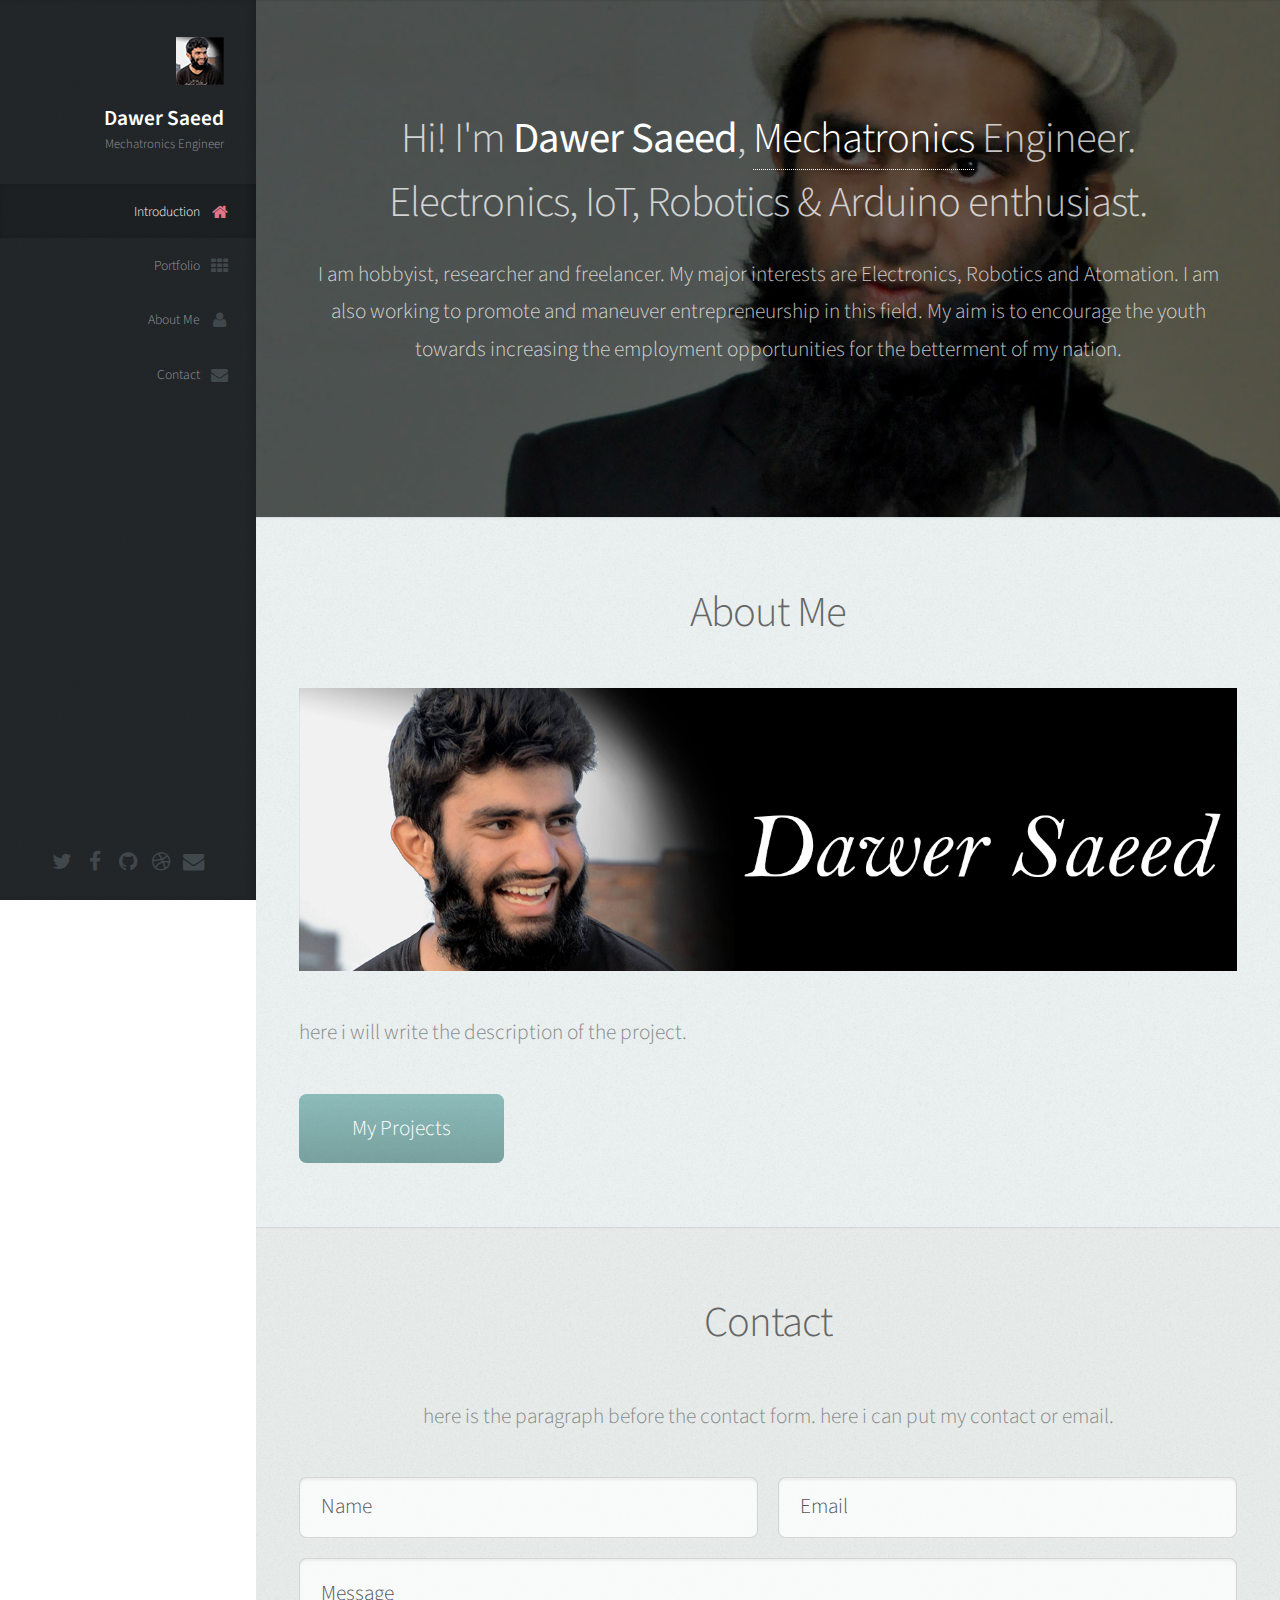
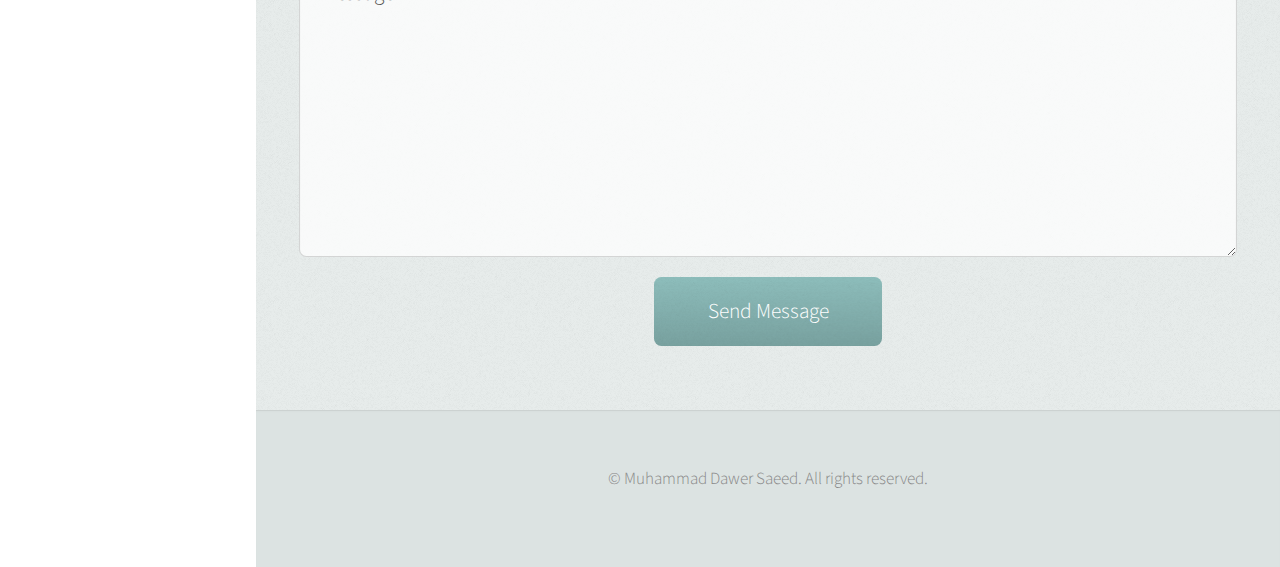
==== commit fcbef0b5: "changes in the css for portfolio items" ====
--- a/index2.html
+++ b/index2.html
@@ -42,7 +42,7 @@
 
 							-->
 							<ul>
-								<li><a href="#top" id="top-link" class="skel-layers-ignoreHref"><span class="icon fa-home">Intro</span></a></li>
+								<li><a href="#top" id="top-link" class="skel-layers-ignoreHref"><span class="icon fa-home">Introduction</span></a></li>
 								<li><a href="#portfolio" id="portfolio-link" class="skel-layers-ignoreHref"><span class="icon fa-th">Portfolio</span></a></li>
 								<li><a href="#about" id="about-link" class="skel-layers-ignoreHref"><span class="icon fa-user">About Me</span></a></li>
 								<li><a href="#contact" id="contact-link" class="skel-layers-ignoreHref"><span class="icon fa-envelope">Contact</span></a></li>
@@ -70,7 +70,7 @@
 			<div id="main">
 
 				<!-- Intro -->
-					<section id="top" class="one dark cover">
+					<section id="top" class="one dark cover"  background-image: url("../../images/banner1.jpg")>
 						<div class="container">
 
 							<header>
@@ -80,68 +80,6 @@
 								My major interests are Electronics, Robotics and Atomation. I am also working to promote and maneuver entrepreneurship in this field. My aim is to encourage the youth towards increasing the employment opportunities for the betterment of my nation.
 								</p>
 							</header>
-
-							<footer>
-								<a href="#about" class="button scrolly">More about Dawer</a>
-							</footer>
-
-						</div>
-					</section>
-
-				<!-- Portfolio -->
-					<section id="portfolio" class="two">
-						<div class="container">
-
-							<header>
-								<h2>Portfolio</h2>
-							</header>
-
-							<p>Here is some creative projects description.</p>
-
-							<div class="row">
-								<div class="4u 12u$(mobile)">
-									<article class="item">
-										<a href="#" class="image fit"><img src="images/pic02.jpg" alt="" /></a>
-										<header>
-											<h3>First Project</h3>
-										</header>
-									</article>
-									<article class="item">
-										<a href="#" class="image fit"><img src="images/pic03.jpg" alt="" /></a>
-										<header>
-											<h3>Second Project.</h3>
-										</header>
-									</article>
-								</div>
-								<div class="4u 12u$(mobile)">
-									<article class="item">
-										<a href="#" class="image fit"><img src="images/pic04.jpg" alt="" /></a>
-										<header>
-											<h3>Magna Nullam</h3>
-										</header>
-									</article>
-									<article class="item">
-										<a href="#" class="image fit"><img src="images/pic05.jpg" alt="" /></a>
-										<header>
-											<h3>Natoque Vitae</h3>
-										</header>
-									</article>
-								</div>
-								<div class="4u$ 12u$(mobile)">
-									<article class="item">
-										<a href="#" class="image fit"><img src="images/pic06.jpg" alt="" /></a>
-										<header>
-											<h3>Dolor Penatibus</h3>
-										</header>
-									</article>
-									<article class="item">
-										<a href="#" class="image fit"><img src="images/pic07.jpg" alt="" /></a>
-										<header>
-											<h3>Orci Convallis</h3>
-										</header>
-									</article>
-								</div>
-							</div>
 
 						</div>
 					</section>
@@ -156,24 +94,7 @@
 
 							<a href="#" class="image featured"><img src="images/pic08.jpg" alt="" /></a>
 							<p><div align="left">
-							<b>Hi, I am Dawer Saeed. Interested to read about me and my life? Keep reading.</b><br/><br/>
-
-							My aim is to incorporate and to promote the use of modern technology for the betterment of people's life. Especially for those who cannot afford to benefit from it.<br/><br/>
-
-							I am currently a Researcher at <a href="http://www.kics.edu.pk/staff/dawer.saeed" target="_blank"> Al-Khawarzmi Institute of Computer Sciences </a>, Lahore, Pakistan. Where we are working on different types of research in modern technologies like IoT, Bio-Informatics, High Performance Computer Networking and Energy efficiency and conservatioin. Now a days I am working on Near Field communication (NFC) based security product. I have also worked as Assistant manager at <a href="http://www.sohrab-cycles.com/" target="_blank"> Pakistan Cycle Industrial Co-Operative Society</a>, Lahore and has also worked as Production Engineer at <a href="http://www.fujicap.com" target="_blank"> Fuji Capacitors </a>, Lahore, Pakistan. Along with this, I am providing remote technical consultency to some international companies like <a href="https://angel.co/wisran" target="_blank">Wisran </a> and Sports Meter Limited, Thailand.<br/><br/>
-
-							I am persuing my masters in Mechatroincs and have completed Bacheolars in Mechatroincs &amp; Control Engineering from <a href="http://uet.edu.pk/" target="_blank"> University of Engineering &amp; Technology </a>, Lahore. At UET I have been a vice president Technical for a student's society <a href="https://www.facebook.com/Mechatronicsclub10/" target="_blank"> "Mechatronics Club" </a>, and have taken part and conducted different technical workshops for students.<br/><br/>
-
-							I am very passionate about developing new things. I have done many different projects that includes Home Automation, Cloud based Sensor board, POV Display, Vertical Ball Rebound height meter, Bipad Robot, Line and Wall following Robots, Color Detector, Cookie Robot, NFC and WiFi based authenticator and PID control based balancing fans. Some of the work was for international people and some of the work is going to become a market product.<br/><br/>
-
-							In my leisure time I read books, listen to the informative talks or lectures. I also publish my work and ideas, my published research papers can be seen at my google scholar <a href="http://tinyurl.com/jooj4v4" target="_blank"> profile</a>. I love to play squash and want to learn archery in future.<br/><br/>
-
-							You can read about my projects in my portfolio.<br/><br/><br/>
-
-							</div><div align="right">
-							Cheers,<br/>
-							Dawer.
-							</div></p>
+							here i will write the description of the project.</p>
 
 							<footer>
 								<a href="#portfolio" class="button scrolly">My Projects</a>
